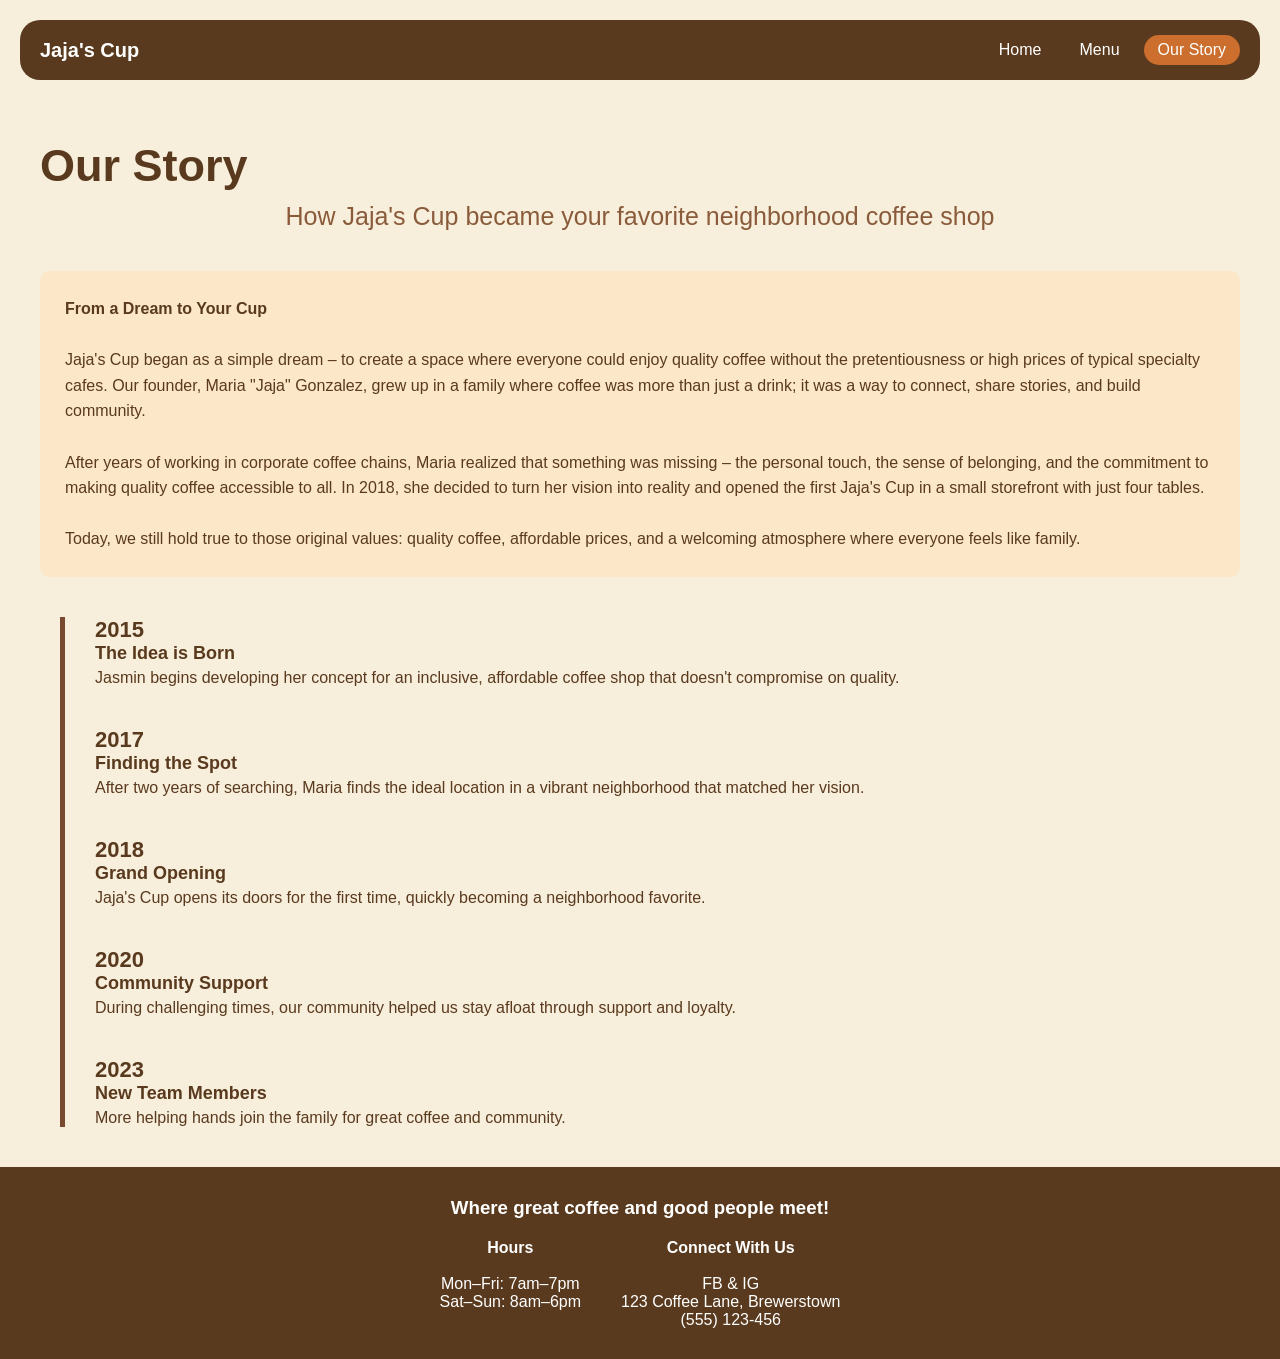
==== story.html @ 3aae5166 "Add story.html for Jaja's Cup website This file contains the HTML structure for Jaja's Cup's story p" ====
<!DOCTYPE html>
<html lang="en">
<head>
<meta charset="UTF-8">
<meta name="viewport" content="width=device-width, initial-scale=1.0">
<title>Jaja's Cup - Our Story</title>
<link rel="stylesheet" href="style.css">
</head>

<body>

<header>
    <h1>Jaja's Cup</h1>
    <nav>
        <a href="index.html">Home</a>
        <a href="menu.html">Menu</a>
        <a href="story.html" class="active">Our Story</a>
    </nav>
</header>

<section id="story">
    <h1>Our Story</h1>
    <p class="subtitle">How Jaja's Cup became your favorite neighborhood coffee shop</p>

    <div class="story-box">
        <strong>From a Dream to Your Cup</strong><br><br>
        Jaja's Cup began as a simple dream – to create a space where everyone could enjoy quality coffee without the pretentiousness or high prices of typical specialty cafes. Our founder, Maria "Jaja" Gonzalez, grew up in a family where coffee was more than just a drink; it was a way to connect, share stories, and build community. <br> <br>
        After years of working in corporate coffee chains, Maria realized that something was missing – the personal touch, the sense of belonging, and the commitment to making quality coffee accessible to all. In 2018, she decided to turn her vision into reality and opened the first Jaja's Cup in a small storefront with just four tables. <br> <br>
        Today, we still hold true to those original values: quality coffee, affordable prices, and a welcoming atmosphere where everyone feels like family.
    </div>

    <div class="timeline">
        <div class="event">
            <div class="year">2015</div>
            <div class="title">The Idea is Born</div>
            Jasmin begins developing her concept for an inclusive, affordable coffee shop that doesn't compromise on quality.
        </div>
        <div class="event">
            <div class="year">2017</div>
            <div class="title">Finding the Spot</div>
            After two years of searching, Maria finds the ideal location in a vibrant neighborhood that matched her vision.
        </div>
        <div class="event">
            <div class="year">2018</div>
            <div class="title">Grand Opening</div>
            Jaja's Cup opens its doors for the first time, quickly becoming a neighborhood favorite.
        </div>
        <div class="event">
            <div class="year">2020</div>
            <div class="title">Community Support</div>
            During challenging times, our community helped us stay afloat through support and loyalty.
        </div>
        <div class="event">
            <div class="year">2023</div>
            <div class="title">New Team Members</div>
            More helping hands join the family for great coffee and community.
        </div>
    </div>
</section>

<footer>
    <h3>Where great coffee and good people meet!</h3>
    <div class="footer-boxes">
        <div>
            <p><strong>Hours</strong><br><br>
            Mon–Fri: 7am–7pm <br>
            Sat–Sun: 8am–6pm</p>
        </div>
        <div>
            <p><strong>Connect With Us</strong><br><br>
            FB & IG <br>
            123 Coffee Lane, Brewerstown <br>
            (555) 123-456</p>
        </div>
    </div>
</footer>

</body>
</html>
---- style.css ----
* {
    margin: 0;
    padding: 0;
    box-sizing: border-box;
}

body {
    margin: 0;
    font-family: Arial, sans-serif;
    background: #f7eedc;
    color: #5a3a1e;
}

header {
    background: #5a3a1e;
    padding: 15px 20px;
    border-radius: 20px;
    margin: 20px;
    display: flex;
    justify-content: space-between;
    align-items: center;
    flex-wrap: wrap;
    gap: 15px;
}

header h1 {
    color: white;
    margin: 0;
    font-size: 20px;
}

nav {
    display: flex;
    gap: 10px;
    flex-wrap: wrap;
}

nav a {
    color: white;
    padding: 6px 14px;
    border-radius: 20px;
    text-decoration: none;
    transition: background 0.3s;
}

nav a:hover,
nav a.active {
    background: #cc6e2e;
}

.hero {
    background: #b87a5e;
    padding: 80px 20px;
    margin: 20px;
    border-radius: 10px;
    text-align: center;
    color: white;
}

.hero h2 {
    font-size: 38px;
    margin: 10px 0;
    color: white;
}

.hero p {
    font-size: 18px;
}

.hero-link {
    display: inline-block;
    margin-top: 25px;
    padding: 14px 35px;
    background: #cc6e2e;
    color: white;
    border-radius: 40px;
    font-size: 16px;
    text-decoration: none;
    transition: background 0.3s;
}

.hero-link:hover {
    background: #a65521;
}

section h2 {
    margin-left: 20px;
    font-size: 26px;
    color: #c06526;
}

.specials {
    display: flex;
    gap: 20px;
    padding: 20px;
    flex-wrap: wrap;
    justify-content: center;
}

.card {
    background: white;
    width: 100%;
    max-width: 310px;
    padding: 25px;
    border-radius: 10px;
    box-shadow: 0 2px 5px rgba(0,0,0,0.1);
}

.card h3 {
    font-size: 20px;
    margin-top: 0;
}

#menu {
    padding-top: 40px;
}

#menu h1 {
    font-size: 45px;
    margin-left: 40px;
}

.subtitle {
    text-align: center;
    margin-top: 10px;
    color: #8a5b3a;
    font-size: 25px;
}

.menu-title {
    font-size: 30px;
    margin-left: 40px;
    margin-top: 40px;
}

.menu-grid {
    display: grid;
    grid-template-columns: repeat(2, 1fr);
    gap: 25px;
    padding: 40px;
}

.item {
    background: #dba77b;
    border-radius: 10px;
    overflow: hidden;
}

.item-top {
    background: #78492e;
    color: #fce5cc;
    text-align: center;
    padding: 25px;
    font-size: 26px;
    font-weight: bold;
}

.item-bottom {
    background: #f6d9c1;
    padding: 15px;
    font-size: 15px;
    line-height: 1.4;
}

#story {
    padding-top: 40px;
}

#story h1 {
    font-size: 45px;
    margin-left: 40px;
}

.story-box {
    background: #fce7c9;
    margin: 40px;
    padding: 25px;
    border-radius: 10px;
    line-height: 1.6;
}

.timeline {
    margin-left: 60px;
    padding-left: 30px;
    border-left: 5px solid #78492e;
}

.event {
    margin-bottom: 40px;
    position: relative;
}

.year {
    font-size: 22px;
    font-weight: bold;
}

.title {
    font-size: 18px;
    font-weight: bold;
    margin-bottom: 5px;
}

footer {
    background: #5a3a1e;
    color: white;
    padding: 30px 20px;
    margin-top: 40px;
    text-align: center;
}

.footer-boxes {
    display: flex;
    justify-content: center;
    gap: 40px;
    flex-wrap: wrap;
    margin-top: 20px;
}

@media (max-width: 768px) {
    header {
        flex-direction: column;
        align-items: flex-start;
        padding: 15px;
    }

    header h1 {
        width: 100%;
    }

    nav {
        width: 100%;
        justify-content: flex-start;
    }

    nav a {
        font-size: 14px;
        padding: 5px 10px;
    }

    .hero {
        padding: 50px 15px;
        margin: 10px;
    }

    .hero h2 {
        font-size: 28px;
    }

    .hero p {
        font-size: 16px;
    }

    section h2 {
        margin-left: 15px;
        font-size: 22px;
    }

    .specials {
        flex-direction: column;
        align-items: center;
        padding: 15px;
    }

    .card {
        width: 100%;
    }

    #menu h1 {
        font-size: 32px;
        margin-left: 15px;
    }

    .subtitle {
        font-size: 18px;
        padding: 0 15px;
    }

    .menu-title {
        font-size: 22px;
        margin-left: 15px;
        margin-top: 20px;
    }

    .menu-grid {
        grid-template-columns: 1fr;
        gap: 15px;
        padding: 15px;
    }

    #story h1 {
        font-size: 32px;
        margin-left: 15px;
    }

    .story-box {
        margin: 15px;
        padding: 15px;
        font-size: 14px;
    }

    .timeline {
        margin-left: 20px;
        padding-left: 15px;
    }

    .year {
        font-size: 18px;
    }

    .title {
        font-size: 16px;
    }

    .footer-boxes {
        gap: 20px;
        flex-direction: column;
    }

    footer {
        padding: 20px 15px;
    }

    footer h3 {
        font-size: 18px;
    }

    footer p {
        font-size: 14px;
    }
}

@media (max-width: 480px) {
    header {
        padding: 10px;
    }

    header h1 {
        font-size: 18px;
    }

    nav a {
        font-size: 12px;
        padding: 4px 8px;
    }

    .hero {
        padding: 30px 10px;
        margin: 5px;
    }

    .hero h2 {
        font-size: 22px;
    }

    .hero p {
        font-size: 14px;
    }

    .hero-link {
        padding: 10px 25px;
        font-size: 14px;
    }

    section h2 {
        font-size: 20px;
        margin-left: 10px;
    }

    .specials {
        padding: 10px;
    }

    #menu h1 {
        font-size: 26px;
        margin-left: 10px;
    }

    .menu-title {
        font-size: 18px;
        margin-left: 10px;
    }

    .menu-grid {
        padding: 10px;
        gap: 10px;
    }

    .item-top {
        font-size: 18px;
        padding: 15px;
    }

    .item-bottom {
        font-size: 13px;
        padding: 10px;
    }

    #story h1 {
        font-size: 26px;
        margin-left: 10px;
    }

    .story-box {
        margin: 10px;
        padding: 12px;
        font-size: 13px;
    }

    .timeline {
        margin-left: 10px;
        padding-left: 10px;
    }
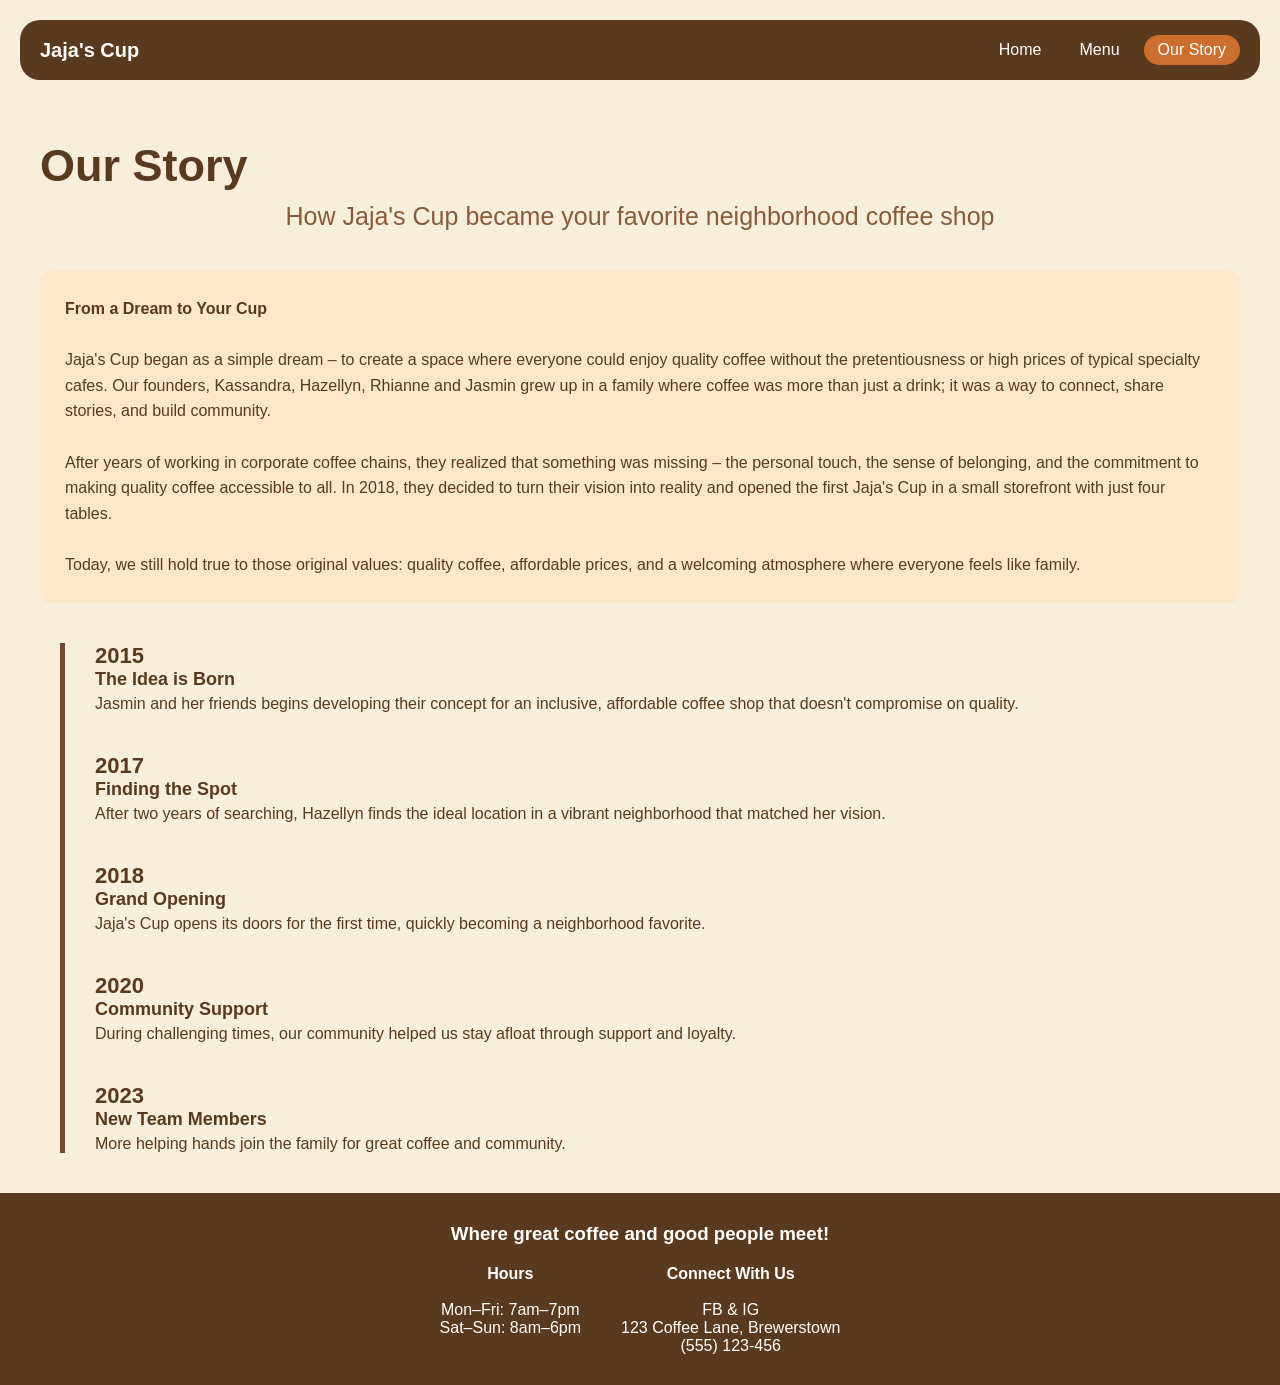
==== commit ed2b1527: "Update founders and timeline details in story.html" ====
--- a/story.html
+++ b/story.html
@@ -24,8 +24,8 @@
 
     <div class="story-box">
         <strong>From a Dream to Your Cup</strong><br><br>
-        Jaja's Cup began as a simple dream – to create a space where everyone could enjoy quality coffee without the pretentiousness or high prices of typical specialty cafes. Our founder, Maria "Jaja" Gonzalez, grew up in a family where coffee was more than just a drink; it was a way to connect, share stories, and build community. <br> <br>
-        After years of working in corporate coffee chains, Maria realized that something was missing – the personal touch, the sense of belonging, and the commitment to making quality coffee accessible to all. In 2018, she decided to turn her vision into reality and opened the first Jaja's Cup in a small storefront with just four tables. <br> <br>
+        Jaja's Cup began as a simple dream – to create a space where everyone could enjoy quality coffee without the pretentiousness or high prices of typical specialty cafes. Our founders, Kassandra, Hazellyn, Rhianne and Jasmin grew up in a family where coffee was more than just a drink; it was a way to connect, share stories, and build community. <br> <br>
+        After years of working in corporate coffee chains, they realized that something was missing – the personal touch, the sense of belonging, and the commitment to making quality coffee accessible to all. In 2018, they decided to turn their vision into reality and opened the first Jaja's Cup in a small storefront with just four tables. <br> <br>
         Today, we still hold true to those original values: quality coffee, affordable prices, and a welcoming atmosphere where everyone feels like family.
     </div>
 
@@ -33,12 +33,12 @@
         <div class="event">
             <div class="year">2015</div>
             <div class="title">The Idea is Born</div>
-            Jasmin begins developing her concept for an inclusive, affordable coffee shop that doesn't compromise on quality.
+            Jasmin and her friends begins developing their concept for an inclusive, affordable coffee shop that doesn't compromise on quality.
         </div>
         <div class="event">
             <div class="year">2017</div>
             <div class="title">Finding the Spot</div>
-            After two years of searching, Maria finds the ideal location in a vibrant neighborhood that matched her vision.
+            After two years of searching, Hazellyn finds the ideal location in a vibrant neighborhood that matched her vision.
         </div>
         <div class="event">
             <div class="year">2018</div>
